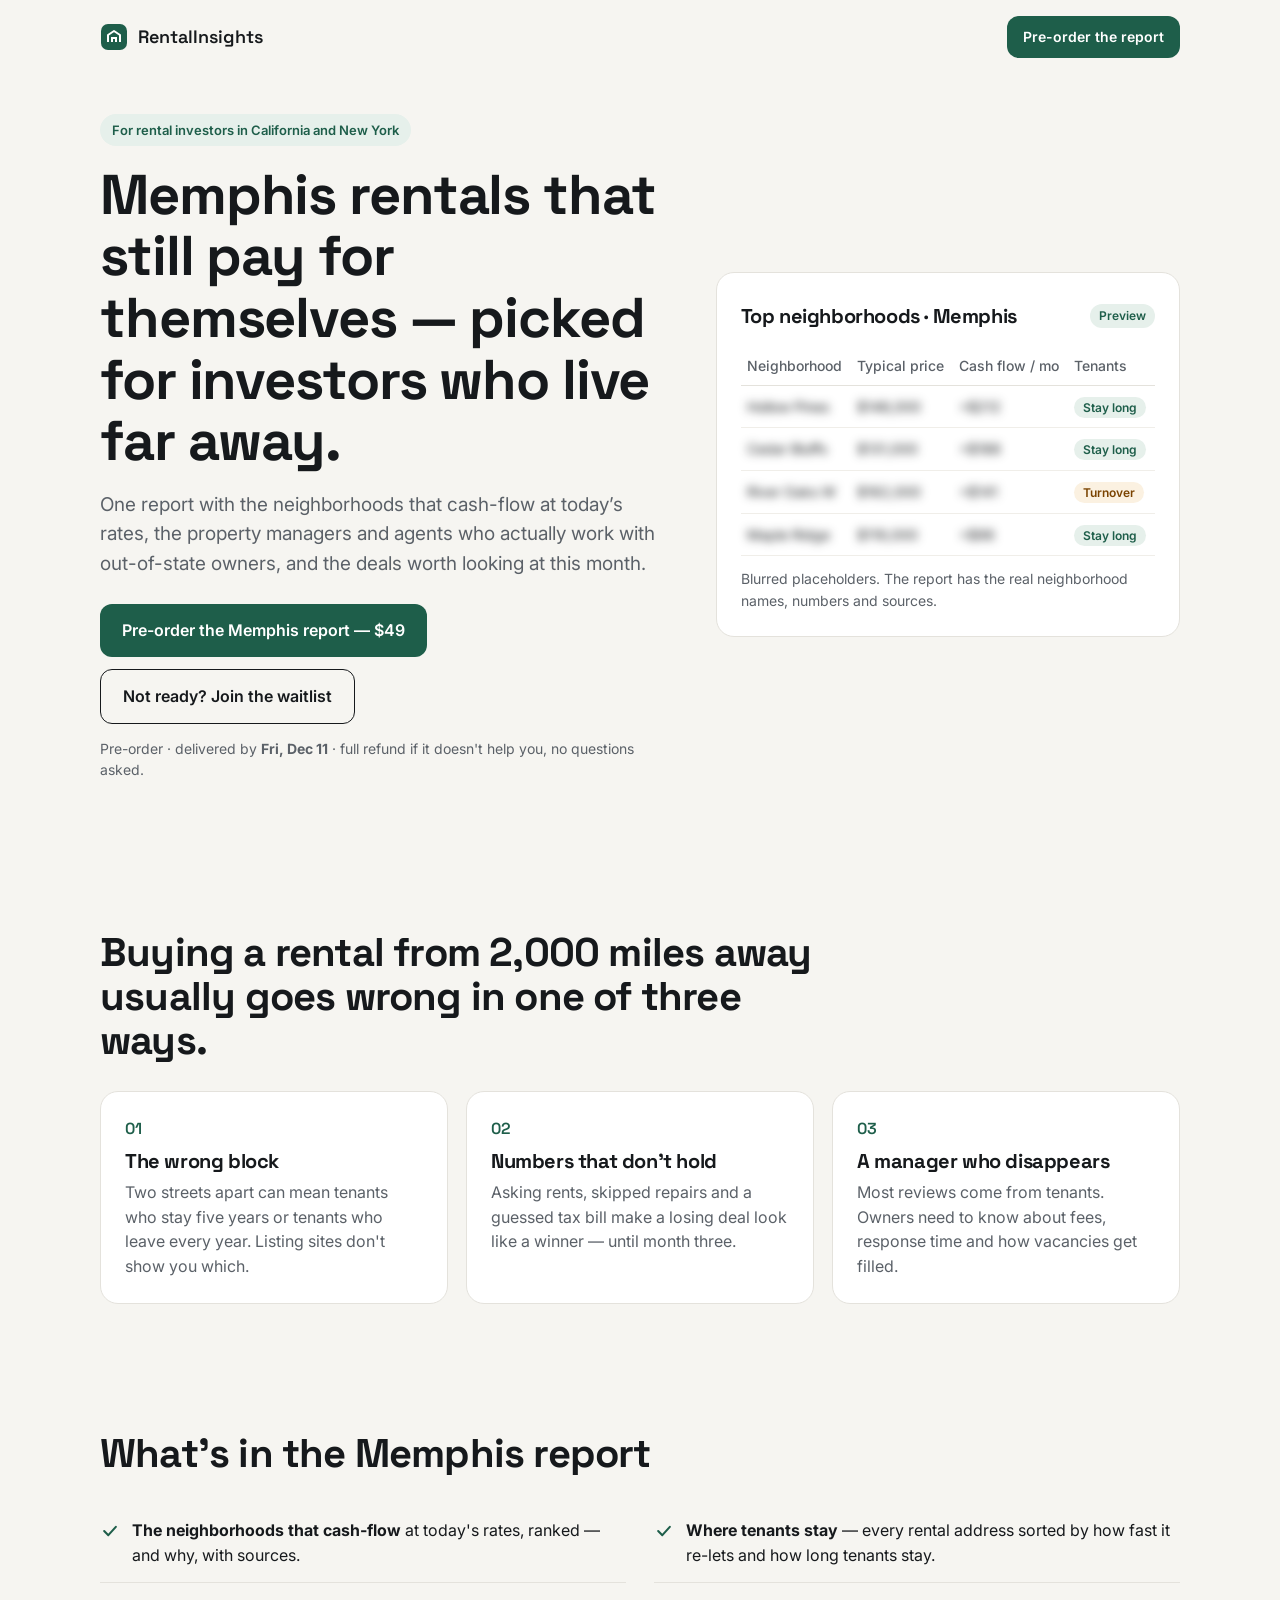
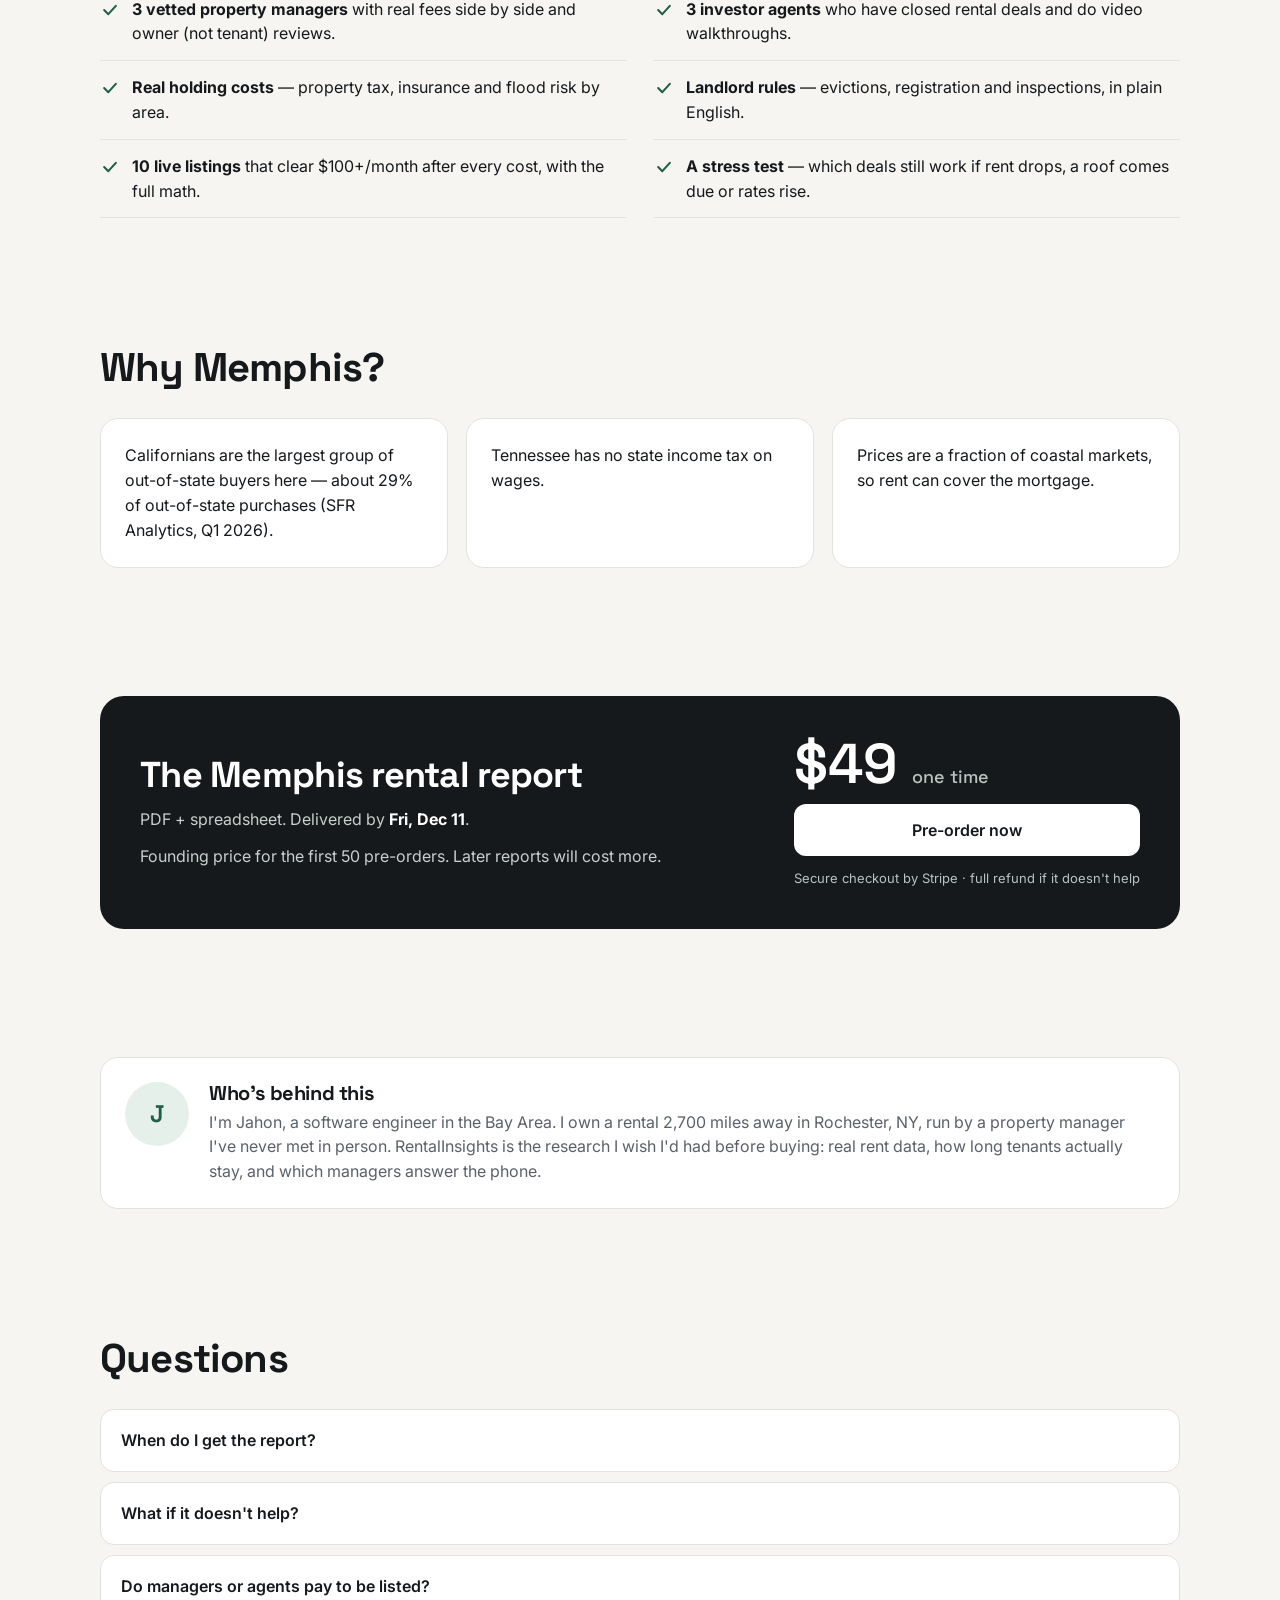
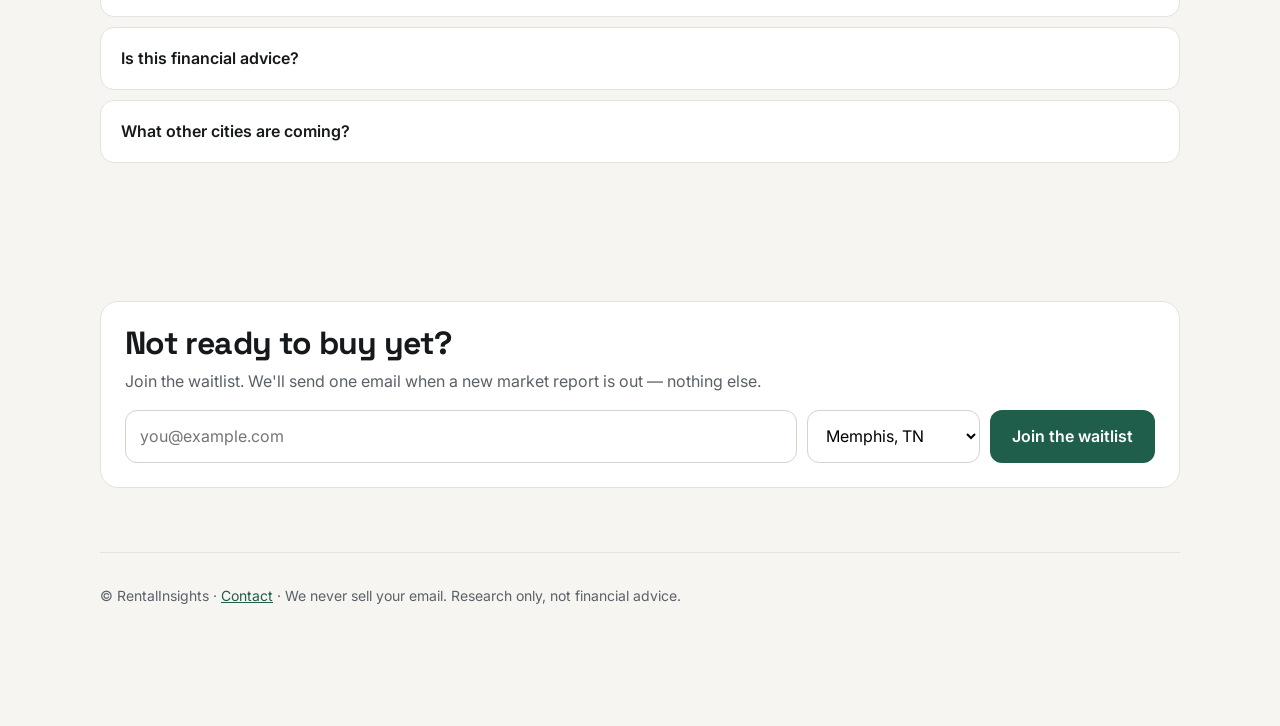
==== reports/index.html @ 6f12af83 "Add paid-report pre-order landing page at /reports/ Ad-test landing page for the Memphis and Clevela" ====
<!doctype html>
<html lang="en">
<head>
<meta charset="utf-8">
<meta name="viewport" content="width=device-width, initial-scale=1">
<title>Out-of-state rental market report — RentalInsights</title>
<meta name="description" content="A buyer's report for out-of-state rental investors: the neighborhoods that cash-flow, vetted property managers and agents, landlord rules and live deals.">
<link rel="preconnect" href="https://fonts.googleapis.com">
<link rel="preconnect" href="https://fonts.gstatic.com" crossorigin>
<link href="https://fonts.googleapis.com/css2?family=Inter:wght@400;500;600&family=Space+Grotesk:wght@500;600&display=swap" rel="stylesheet">
<!--
  ============================================================================
  RentalInsights — paid-report landing page (ad test)
  ----------------------------------------------------------------------------
  One file, no build step. Drop it into the landing site (e.g. /reports/) and
  edit CONFIG below. What it does:
    • Two market variants:   ?m=memphis  or  ?m=cleveland   (or a path containing the name)
    • Two price arms (A/B):  visitors are split 50/50 between $49 and $149 and
                             stay in their arm on return visits. Force one with ?p=49 or ?p=149.
    • Pay button → your Stripe Payment Link for that market + price, with
      client_reference_id = market_price_campaign so every payment is attributable.
    • Waitlist form → POSTs JSON to CONFIG.waitlistEndpoint.
    • After payment, set the Payment Link's success URL to
        https://rentalinsights.ai/reports/?paid=1&m={market}&p={price}
      to show the thank-you screen (and fire the Purchase event).
    • Meta Pixel + GA4 load only when their IDs are filled in.
  ============================================================================
-->
<script>
window.CONFIG = {
  metaPixelId: '',            // e.g. '123456789012345'
  ga4Id: '',                  // e.g. 'G-XXXXXXX'
  // Backend: report-preorders branch of the RentalInsights app (apps/reports/views_landing.py)
  eventEndpoint: 'https://app.rentalinsights.ai/api/landing/event/',       // every funnel event (sendBeacon)
  waitlistEndpoint: 'https://app.rentalinsights.ai/api/landing/waitlist/', // POST {email, interest, market, arm, utm...}
  surveyEndpoint: 'https://app.rentalinsights.ai/api/landing/survey/',     // POST the post-purchase answers
  contactEmail: 'hello@rentalinsights.ai',
  deliveryBusinessDays: 5,
  foundingLimit: 50,          // shown as "founding price for the first N pre-orders" — set to 0 to hide
  prices: [49, 149],          // the two A/B arms
  // Stripe Payment Links, one per market and price arm
  paymentLinks: {
    memphis:   { 49: '', 149: '' },
    cleveland: { 49: '', 149: '' }
  },
  // Numbers you pull for each market. Leave null to hide that stat.
  markets: {
    memphis: {
      name: 'Memphis', state: 'TN', full: 'Memphis, TN',
      headline: 'Memphis rentals that still pay for themselves — picked for investors who live far away.',
      sub: 'One report with the neighborhoods that cash-flow at today’s rates, the property managers and agents who actually work with out-of-state owners, and the deals worth looking at this month.',
      why: [
        'Californians are the largest group of out-of-state buyers here — about 29% of out-of-state purchases (SFR Analytics, Q1 2026).',
        'Tennessee has no state income tax on wages.',
        'Prices are a fraction of coastal markets, so rent can cover the mortgage.'
      ],
      stats: { medianPrice: null, medianRent: null, neighborhoods: null, managersScreened: null }
    },
    cleveland: {
      name: 'Cleveland', state: 'OH', full: 'Cleveland, OH',
      headline: 'Cleveland rentals that still cash-flow — vetted for owners who live out of state.',
      sub: 'One report with the neighborhoods where the numbers work at today’s rates, the property managers and agents who work with remote owners, and the deals worth looking at this month.',
      why: [
        'About 21% of out-of-state purchases in Cleveland come from California buyers (SFR Analytics, Q1 2026).',
        'Home prices are far below coastal markets, so rent can cover the mortgage.',
        'Neighborhoods change block by block — the report shows which blocks keep tenants.'
      ],
      stats: { medianPrice: null, medianRent: null, neighborhoods: null, managersScreened: null }
    }
  }
};
</script>
<style>
  :root {
    --bg: #F6F5F1; --surface: #FFFFFF; --ink: #16191C; --muted: #5B6168; --line: #E4E2DC;
    --accent: #1E5E4A; --accent-ink: #FFFFFF; --accent-soft: #E6F0EB; --warm: #FBF1E1; --warm-ink: #7A4300;
    --radius: 18px;
  }
  * { box-sizing: border-box; }
  html { -webkit-text-size-adjust: 100%; }
  body { margin: 0; background: var(--bg); color: var(--ink); font-family: Inter, system-ui, -apple-system, sans-serif; font-size: 16px; line-height: 1.55; }
  a { color: var(--accent); }
  h1, h2, h3 { font-family: 'Space Grotesk', Inter, sans-serif; letter-spacing: -0.02em; line-height: 1.1; margin: 0; }
  .wrap { max-width: 1120px; margin: 0 auto; padding: 0 20px; }
  .top { display: flex; align-items: center; justify-content: space-between; gap: 12px; padding: 16px 0; }
  .brand { display: flex; align-items: center; gap: 10px; font-family: 'Space Grotesk', sans-serif; font-weight: 600; font-size: 18px; color: var(--ink); text-decoration: none; }
  .btn { display: inline-flex; align-items: center; justify-content: center; gap: 8px; min-height: 48px; padding: 14px 22px; border-radius: 12px; border: 0; font: inherit; font-weight: 600; font-size: 16px; cursor: pointer; text-decoration: none; }
  .btn-primary { background: var(--accent); color: var(--accent-ink); }
  .btn-primary:hover { background: #174C3C; }
  .btn-ghost { background: transparent; color: var(--ink); border: 1px solid var(--ink); }
  .btn-small { min-height: 40px; padding: 10px 16px; font-size: 14px; }
  .eyebrow { display: inline-block; font-size: 13px; font-weight: 600; color: var(--accent); background: var(--accent-soft); padding: 6px 12px; border-radius: 999px; }
  .hero { display: grid; grid-template-columns: 1.1fr 0.9fr; gap: 48px; align-items: center; padding: 40px 0 72px; }
  .hero h1 { font-size: clamp(34px, 5vw, 56px); margin: 18px 0; }
  .hero p.sub { font-size: 19px; color: var(--muted); margin: 0 0 26px; max-width: 560px; }
  .cta-row { display: flex; flex-wrap: wrap; gap: 12px; align-items: center; }
  .fine { font-size: 14px; color: var(--muted); margin-top: 14px; }
  .card { background: var(--surface); border: 1px solid var(--line); border-radius: var(--radius); padding: 24px; }
  .preview h3 { font-size: 18px; }
  .preview table { width: 100%; border-collapse: collapse; font-size: 14px; margin-top: 12px; }
  .preview th { text-align: left; color: var(--muted); font-weight: 500; padding: 8px 6px; border-bottom: 1px solid var(--line); }
  .preview td { padding: 10px 6px; border-bottom: 1px solid #F0EEE9; }
  .blur { filter: blur(5px); user-select: none; }
  .tag { font-size: 12px; font-weight: 600; padding: 3px 9px; border-radius: 999px; background: var(--accent-soft); color: var(--accent); }
  .stats { display: grid; grid-template-columns: repeat(auto-fit, minmax(180px, 1fr)); gap: 16px; padding: 24px 0; border-top: 1px solid var(--line); border-bottom: 1px solid var(--line); }
  .stat b { display: block; font-family: 'Space Grotesk', sans-serif; font-size: 26px; }
  .stat span { font-size: 14px; color: var(--muted); }
  section { padding: 64px 0; }
  section > h2 { font-size: clamp(28px, 3.6vw, 40px); max-width: 720px; margin-bottom: 28px; }
  .grid3 { display: grid; grid-template-columns: repeat(3, minmax(0, 1fr)); gap: 18px; }
  .grid2 { display: grid; grid-template-columns: repeat(2, minmax(0, 1fr)); gap: 18px; }
  .num { font-family: 'Space Grotesk', sans-serif; font-weight: 600; color: var(--accent); }
  .card h3 { font-size: 20px; margin: 8px 0; }
  .card p { margin: 0; color: var(--muted); }
  ul.checks { list-style: none; margin: 0; padding: 0; display: grid; grid-template-columns: repeat(2, minmax(0, 1fr)); gap: 0 28px; }
  ul.checks li { display: flex; gap: 12px; padding: 14px 0; border-bottom: 1px solid var(--line); }
  ul.checks svg { flex: none; margin-top: 3px; }
  .dark { background: var(--ink); color: #fff; border-radius: 24px; padding: 40px; }
  .dark p, .dark li { color: #C9CFCC; }
  .price-card { display: grid; grid-template-columns: 1fr auto; gap: 24px; align-items: center; }
  .price { font-family: 'Space Grotesk', sans-serif; font-size: 56px; font-weight: 600; line-height: 1; }
  .price small { font-size: 18px; color: #B9C2BE; font-weight: 500; }
  details { background: var(--surface); border: 1px solid var(--line); border-radius: 14px; padding: 0 20px; margin-bottom: 10px; }
  summary { cursor: pointer; font-weight: 600; padding: 18px 0; list-style: none; }
  summary::-webkit-details-marker { display: none; }
  details p { margin: 0 0 18px; color: var(--muted); }
  form.inline { display: flex; flex-wrap: wrap; gap: 10px; margin-top: 16px; }
  input[type=email], input[type=text], select, textarea { font: inherit; font-size: 16px; padding: 13px 14px; border-radius: 12px; border: 1px solid #D6D3CB; background: #fff; min-height: 48px; }
  form.inline input[type=email] { flex: 1 1 240px; }
  label.lbl { display: block; font-size: 14px; font-weight: 500; margin-bottom: 6px; }
  .msg { margin-top: 10px; font-size: 14px; }
  .msg.ok { color: var(--accent); } .msg.err { color: #A3341F; }
  footer { padding: 32px 0 120px; color: var(--muted); font-size: 14px; border-top: 1px solid var(--line); }
  .sticky { position: fixed; left: 0; right: 0; bottom: 0; padding: 12px 16px calc(12px + env(safe-area-inset-bottom)); background: rgba(255,255,255,0.96); border-top: 1px solid var(--line); display: none; align-items: center; justify-content: space-between; gap: 12px; z-index: 10; }
  .sticky .btn { flex: 1; }
  .sticky .p { font-family: 'Space Grotesk', sans-serif; font-weight: 600; font-size: 20px; }
  .founder { display: flex; gap: 20px; align-items: flex-start; }
  .avatar { width: 64px; height: 64px; border-radius: 999px; background: var(--accent-soft); color: var(--accent); display: flex; align-items: center; justify-content: center; font-family: 'Space Grotesk', sans-serif; font-weight: 600; font-size: 24px; flex: none; }
  .hidden { display: none !important; }
  @media (max-width: 860px) {
    .hero, .grid3, .grid2, .price-card { grid-template-columns: 1fr; }
    ul.checks { grid-template-columns: 1fr; }
    .hero { padding: 16px 0 48px; gap: 28px; }
    section { padding: 44px 0; }
    .dark { padding: 28px 22px; }
    .sticky { display: flex; }
    .top .btn { display: none; }
  }
</style>
</head>
<body>
<div class="wrap">
  <header class="top">
    <a class="brand" href="/">
      <svg width="28" height="28" viewBox="0 0 28 28" aria-hidden="true"><rect x="1" y="1" width="26" height="26" rx="7" fill="#1E5E4A"/><path d="M8 19V12l6-4 6 4v7" fill="none" stroke="#fff" stroke-width="2" stroke-linejoin="round"/><path d="M12 19v-4h4v4" fill="none" stroke="#fff" stroke-width="2"/></svg>
      RentalInsights
    </a>
    <button class="btn btn-primary btn-small" data-buy>Pre-order the report</button>
  </header>
</div>

<!-- ===================== SALES PAGE ===================== -->
<main id="sales">
  <div class="wrap">
    <div class="hero">
      <div>
        <span class="eyebrow">For rental investors in California and New York</span>
        <h1 id="headline">Rentals that still pay for themselves — picked for investors who live far away.</h1>
        <p class="sub" id="sub"></p>
        <div class="cta-row">
          <button class="btn btn-primary" data-buy><span>Pre-order the <span data-city>Memphis</span> report — $<span data-price>49</span></span></button>
          <a class="btn btn-ghost" href="#waitlist" data-track="waitlist_click">Not ready? Join the waitlist</a>
        </div>
        <p class="fine">Pre-order · delivered by <b data-delivery></b> · full refund if it doesn't help you, no questions asked.</p>
      </div>
      <div class="card preview" aria-label="Report preview">
        <div style="display:flex;justify-content:space-between;align-items:center;gap:12px">
          <h3>Top neighborhoods · <span data-city>Memphis</span></h3>
          <span class="tag">Preview</span>
        </div>
        <table>
          <thead><tr><th>Neighborhood</th><th>Typical price</th><th>Cash flow / mo</th><th>Tenants</th></tr></thead>
          <tbody>
            <tr><td class="blur">Hollow Pines</td><td class="blur">$148,000</td><td class="blur">+$212</td><td><span class="tag">Stay long</span></td></tr>
            <tr><td class="blur">Cedar Bluffs</td><td class="blur">$131,000</td><td class="blur">+$188</td><td><span class="tag">Stay long</span></td></tr>
            <tr><td class="blur">River Oaks W</td><td class="blur">$162,000</td><td class="blur">+$141</td><td><span class="tag" style="background:#FBF1E1;color:#7A4300">Turnover</span></td></tr>
            <tr><td class="blur">Maple Ridge</td><td class="blur">$119,000</td><td class="blur">+$96</td><td><span class="tag">Stay long</span></td></tr>
          </tbody>
        </table>
        <p class="fine" style="margin-top:12px">Blurred placeholders. The report has the real neighborhood names, numbers and sources.</p>
      </div>
    </div>

    <div class="stats" id="stats"></div>

    <section>
      <h2>Buying a rental from 2,000 miles away usually goes wrong in one of three ways.</h2>
      <div class="grid3">
        <div class="card"><span class="num">01</span><h3>The wrong block</h3><p>Two streets apart can mean tenants who stay five years or tenants who leave every year. Listing sites don't show you which.</p></div>
        <div class="card"><span class="num">02</span><h3>Numbers that don't hold</h3><p>Asking rents, skipped repairs and a guessed tax bill make a losing deal look like a winner — until month three.</p></div>
        <div class="card"><span class="num">03</span><h3>A manager who disappears</h3><p>Most reviews come from tenants. Owners need to know about fees, response time and how vacancies get filled.</p></div>
      </div>
    </section>

    <section>
      <h2>What's in the <span data-city>Memphis</span> report</h2>
      <ul class="checks">
        <li><svg width="20" height="20" viewBox="0 0 24 24" fill="none" stroke="#1E5E4A" stroke-width="2.5" stroke-linecap="round" stroke-linejoin="round" aria-hidden="true"><path d="M5 12l5 5 9-10"/></svg><span><b>The neighborhoods that cash-flow</b> at today's rates, ranked — and why, with sources.</span></li>
        <li><svg width="20" height="20" viewBox="0 0 24 24" fill="none" stroke="#1E5E4A" stroke-width="2.5" stroke-linecap="round" stroke-linejoin="round" aria-hidden="true"><path d="M5 12l5 5 9-10"/></svg><span><b>Where tenants stay</b> — every rental address sorted by how fast it re-lets and how long tenants stay.</span></li>
        <li><svg width="20" height="20" viewBox="0 0 24 24" fill="none" stroke="#1E5E4A" stroke-width="2.5" stroke-linecap="round" stroke-linejoin="round" aria-hidden="true"><path d="M5 12l5 5 9-10"/></svg><span><b>3 vetted property managers</b> with real fees side by side and owner (not tenant) reviews.</span></li>
        <li><svg width="20" height="20" viewBox="0 0 24 24" fill="none" stroke="#1E5E4A" stroke-width="2.5" stroke-linecap="round" stroke-linejoin="round" aria-hidden="true"><path d="M5 12l5 5 9-10"/></svg><span><b>3 investor agents</b> who have closed rental deals and do video walkthroughs.</span></li>
        <li><svg width="20" height="20" viewBox="0 0 24 24" fill="none" stroke="#1E5E4A" stroke-width="2.5" stroke-linecap="round" stroke-linejoin="round" aria-hidden="true"><path d="M5 12l5 5 9-10"/></svg><span><b>Real holding costs</b> — property tax, insurance and flood risk by area.</span></li>
        <li><svg width="20" height="20" viewBox="0 0 24 24" fill="none" stroke="#1E5E4A" stroke-width="2.5" stroke-linecap="round" stroke-linejoin="round" aria-hidden="true"><path d="M5 12l5 5 9-10"/></svg><span><b>Landlord rules</b> — evictions, registration and inspections, in plain English.</span></li>
        <li><svg width="20" height="20" viewBox="0 0 24 24" fill="none" stroke="#1E5E4A" stroke-width="2.5" stroke-linecap="round" stroke-linejoin="round" aria-hidden="true"><path d="M5 12l5 5 9-10"/></svg><span><b>10 live listings</b> that clear $100+/month after every cost, with the full math.</span></li>
        <li><svg width="20" height="20" viewBox="0 0 24 24" fill="none" stroke="#1E5E4A" stroke-width="2.5" stroke-linecap="round" stroke-linejoin="round" aria-hidden="true"><path d="M5 12l5 5 9-10"/></svg><span><b>A stress test</b> — which deals still work if rent drops, a roof comes due or rates rise.</span></li>
      </ul>
    </section>

    <section>
      <h2>Why <span data-city>Memphis</span>?</h2>
      <div class="grid3" id="why"></div>
    </section>

    <section id="buy">
      <div class="dark price-card">
        <div>
          <h2 style="font-size:clamp(26px,3.4vw,36px);margin-bottom:12px">The <span data-city>Memphis</span> rental report</h2>
          <p style="margin:0 0 12px">PDF + spreadsheet. Delivered by <b data-delivery style="color:#fff"></b>.</p>
          <p style="margin:0" id="founding"></p>
        </div>
        <div style="display:flex;flex-direction:column;gap:12px;align-items:stretch;min-width:240px">
          <div class="price">$<span data-price>49</span> <small>one time</small></div>
          <button class="btn" style="background:#fff;color:var(--ink)" data-buy>Pre-order now</button>
          <span style="font-size:13px;color:#B9C2BE">Secure checkout by Stripe · full refund if it doesn't help</span>
        </div>
      </div>
    </section>

    <section>
      <div class="card founder">
        <div class="avatar" aria-hidden="true">J</div>
        <div>
          <h3 style="font-size:20px;margin:0 0 6px">Who's behind this</h3>
          <p style="margin:0;color:var(--muted)">I'm Jahon, a software engineer in the Bay Area. I own a rental 2,700 miles away in Rochester, NY, run by a property manager I've never met in person. RentalInsights is the research I wish I'd had before buying: real rent data, how long tenants actually stay, and which managers answer the phone.</p>
        </div>
      </div>
    </section>

    <section>
      <h2>Questions</h2>
      <details><summary>When do I get the report?</summary><p>This is a pre-order. Your report is delivered by email by <b data-delivery></b>. If we miss that date, you get a full refund automatically.</p></details>
      <details><summary>What if it doesn't help?</summary><p>Reply to the delivery email within 30 days and we'll refund you in full. No questions.</p></details>
      <details><summary>Do managers or agents pay to be listed?</summary><p>No. Nobody can pay to appear or to raise their ranking. If we ever earn a referral fee from a partner, we'll say so next to their name.</p></details>
      <details><summary>Is this financial advice?</summary><p>No. It's research and data to help you decide. Always confirm with your own inspector, attorney and lender before you buy.</p></details>
      <details><summary>What other cities are coming?</summary><p>Rochester, NY is next, then the markets our waitlist asks for most. Tell us yours below.</p></details>
    </section>

    <section id="waitlist">
      <div class="card">
        <h2 style="font-size:clamp(24px,3vw,32px);margin-bottom:8px">Not ready to buy yet?</h2>
        <p style="margin:0">Join the waitlist. We'll send one email when a new market report is out — nothing else.</p>
        <form class="inline" id="waitlist-form" novalidate>
          <label class="hidden" for="wl-email">Email</label>
          <input id="wl-email" type="email" name="email" autocomplete="email" placeholder="you@example.com" required>
          <label class="hidden" for="wl-market">Market you're interested in</label>
          <select id="wl-market" name="interest">
            <option value="memphis">Memphis, TN</option>
            <option value="cleveland">Cleveland, OH</option>
            <option value="rochester">Rochester, NY</option>
            <option value="other">Somewhere else</option>
          </select>
          <button class="btn btn-primary" type="submit">Join the waitlist</button>
        </form>
        <p class="msg" id="wl-msg" role="status" aria-live="polite"></p>
      </div>
    </section>
  </div>
</main>

<!-- ===================== THANK-YOU (after Stripe) ===================== -->
<main id="thanks" class="hidden">
  <div class="wrap" style="max-width:720px;padding-top:40px;padding-bottom:80px">
    <span class="eyebrow">Pre-order confirmed</span>
    <h1 style="font-size:clamp(32px,5vw,48px);margin:18px 0 12px">Thank you — your <span data-city>Memphis</span> report is on its way.</h1>
    <p style="font-size:18px;color:var(--muted);margin:0 0 28px">It arrives by email by <b data-delivery></b>. Three quick questions so we can tailor it to you:</p>
    <form class="card" id="survey-form" style="display:flex;flex-direction:column;gap:18px">
      <div><label class="lbl" for="s-budget">How much cash could you put into a rental?</label>
        <select id="s-budget" name="budget" style="width:100%"><option value="">Choose one</option><option>Under $35k</option><option>$35k–$70k</option><option>$70k–$150k</option><option>More than $150k</option></select></div>
      <div><label class="lbl" for="s-when">When are you hoping to buy?</label>
        <select id="s-when" name="timeline" style="width:100%"><option value="">Choose one</option><option>In the next 3 months</option><option>3–12 months</option><option>Just researching</option></select></div>
      <div><label class="lbl" for="s-own">How many rentals do you own today?</label>
        <select id="s-own" name="owned" style="width:100%"><option value="">Choose one</option><option>None yet</option><option>1–2</option><option>3–10</option><option>More than 10</option></select></div>
      <div><label class="lbl" for="s-note">Anything specific you want the report to answer? (optional)</label>
        <textarea id="s-note" name="note" rows="3" style="width:100%"></textarea></div>
      <label style="display:flex;gap:10px;align-items:flex-start;font-size:15px"><input type="checkbox" name="call_ok" style="width:18px;height:18px;margin-top:3px"> I'm open to a 15-minute call about what I'm looking for.</label>
      <button class="btn btn-primary" type="submit">Send</button>
      <p class="msg" id="s-msg" role="status" aria-live="polite"></p>
    </form>
  </div>
</main>

<div class="wrap">
  <footer>
    © RentalInsights · <a href="#" id="contact-link">Contact</a> · We never sell your email. Research only, not financial advice.
  </footer>
</div>

<div class="sticky" id="sticky">
  <span class="p">$<span data-price>49</span></span>
  <button class="btn btn-primary" data-buy><span>Pre-order the <span data-city>Memphis</span> report</span></button>
</div>

<script>
(function () {
  var C = window.CONFIG;
  var q = new URLSearchParams(location.search);

  // ---------- storage helpers (never fail) ----------
  function get(k) { try { return localStorage.getItem(k); } catch (e) { return null; } }
  function set(k, v) { try { localStorage.setItem(k, v); } catch (e) {} }

  // ---------- variant: market ----------
  var market = (q.get('m') || '').toLowerCase();
  if (!C.markets[market]) {
    var path = location.pathname.toLowerCase();
    market = Object.keys(C.markets).filter(function (k) { return path.indexOf(k) !== -1; })[0] || 'memphis';
  }
  var M = C.markets[market];

  // ---------- variant: price arm (sticky per visitor) ----------
  var forced = parseInt(q.get('p'), 10);
  var price = C.prices.indexOf(forced) !== -1 ? forced : parseInt(get('ri_price_arm'), 10);
  if (C.prices.indexOf(price) === -1) price = C.prices[Math.random() < 0.5 ? 0 : 1];
  set('ri_price_arm', String(price));

  // ---------- attribution ----------
  var utmKeys = ['utm_source', 'utm_medium', 'utm_campaign', 'utm_content', 'utm_term'];
  var utm = {};
  utmKeys.forEach(function (k) { var v = q.get(k) || get('ri_' + k); if (v) { utm[k] = v; set('ri_' + k, v); } });
  var visitor = get('ri_vid') || ('v' + Math.random().toString(36).slice(2, 10));
  set('ri_vid', visitor);

  // ---------- tracking ----------
  if (C.metaPixelId) {
    !function(f,b,e,v,n,t,s){if(f.fbq)return;n=f.fbq=function(){n.callMethod?n.callMethod.apply(n,arguments):n.queue.push(arguments)};if(!f._fbq)f._fbq=n;n.push=n;n.loaded=!0;n.version='2.0';n.queue=[];t=b.createElement(e);t.async=!0;t.src=v;s=b.getElementsByTagName(e)[0];s.parentNode.insertBefore(t,s)}(window,document,'script','https://connect.facebook.net/en_US/fbevents.js');
    fbq('init', C.metaPixelId); fbq('track', 'PageView');
  }
  if (C.ga4Id) {
    var g = document.createElement('script'); g.async = true; g.src = 'https://www.googletagmanager.com/gtag/js?id=' + encodeURIComponent(C.ga4Id); document.head.appendChild(g);
    window.dataLayer = window.dataLayer || []; window.gtag = function () { dataLayer.push(arguments); };
    gtag('js', new Date()); gtag('config', C.ga4Id);
  }
  var META = { view: 'ViewContent', lead: 'Lead', checkout: 'InitiateCheckout', purchase: 'Purchase' };
  var GA = { view: 'view_item', lead: 'generate_lead', checkout: 'begin_checkout', purchase: 'purchase' };
  function track(name, extra) {
    var p = Object.assign({ market: market, price_arm: price, value: price, currency: 'USD', visitor: visitor }, utm, extra || {});
    try { if (window.fbq && META[name]) fbq('track', META[name], { value: p.value, currency: 'USD', content_name: market + '_report', content_category: 'price_' + price }); } catch (e) {}
    try { if (window.gtag) gtag('event', GA[name] || name, p); } catch (e) {}
    try { if (C.eventEndpoint && navigator.sendBeacon) navigator.sendBeacon(C.eventEndpoint, new Blob([JSON.stringify(Object.assign({ event: name, ts: Date.now(), path: location.pathname }, p))], { type: 'text/plain;charset=UTF-8' })); } catch (e) {}
  }

  // ---------- fill content ----------
  function each(sel, fn) { Array.prototype.forEach.call(document.querySelectorAll(sel), fn); }
  function addBusinessDays(d, n) { var x = new Date(d); while (n > 0) { x.setDate(x.getDate() + 1); var w = x.getDay(); if (w !== 0 && w !== 6) n--; } return x; }
  var delivery = addBusinessDays(new Date(), C.deliveryBusinessDays).toLocaleDateString('en-US', { weekday: 'short', month: 'short', day: 'numeric' });
  each('[data-city]', function (el) { el.textContent = M.name; });
  each('[data-price]', function (el) { el.textContent = String(price); });
  each('[data-delivery]', function (el) { el.textContent = delivery; });
  document.getElementById('headline').textContent = M.headline;
  document.getElementById('sub').textContent = M.sub;
  document.title = M.full + ' rental market report for out-of-state investors — RentalInsights';
  document.getElementById('wl-market').value = market;
  var contact = document.getElementById('contact-link'); contact.href = 'mailto:' + C.contactEmail;
  var founding = document.getElementById('founding');
  if (C.foundingLimit) founding.textContent = 'Founding price for the first ' + C.foundingLimit + ' pre-orders. Later reports will cost more.'; else founding.remove();

  var why = document.getElementById('why');
  M.why.forEach(function (t) { var d = document.createElement('div'); d.className = 'card'; var p = document.createElement('p'); p.style.color = 'var(--ink)'; p.textContent = t; d.appendChild(p); why.appendChild(d); });

  var S = M.stats, statsEl = document.getElementById('stats'), statDefs = [
    ['medianPrice', 'Typical rental-home price', function (v) { return '$' + Number(v).toLocaleString('en-US'); }],
    ['medianRent', 'Typical monthly rent', function (v) { return '$' + Number(v).toLocaleString('en-US'); }],
    ['neighborhoods', 'Neighborhoods analyzed', String],
    ['managersScreened', 'Property managers screened', String]
  ], shown = 0;
  statDefs.forEach(function (d) {
    if (S[d[0]] == null) return; shown++;
    var div = document.createElement('div'); div.className = 'stat';
    var b = document.createElement('b'); b.textContent = d[2](S[d[0]]);
    var s = document.createElement('span'); s.textContent = d[1];
    div.appendChild(b); div.appendChild(s); statsEl.appendChild(div);
  });
  if (!shown) statsEl.remove();

  // ---------- buy ----------
  // No underscores: the backend splits client_reference_id on "_" (market_price_campaign_content_visitor).
  function sanitize(s) { return String(s).replace(/[^A-Za-z0-9-]/g, '').slice(0, 60); }
  each('[data-buy]', function (btn) {
    btn.addEventListener('click', function () {
      track('checkout');
      var link = (C.paymentLinks[market] || {})[price];
      if (!link) { alertBox('Checkout isn’t connected yet — add the Stripe Payment Link for ' + market + ' at $' + price + ' in CONFIG.'); return; }
      var ref = [market, price, sanitize(utm.utm_campaign || 'direct'), sanitize(utm.utm_content || 'none'), visitor].join('_').slice(0, 200);
      var url = link + (link.indexOf('?') === -1 ? '?' : '&') + 'client_reference_id=' + encodeURIComponent(ref);
      location.href = url;
    });
  });
  function alertBox(text) {
    var m = document.getElementById('wl-msg');
    m.className = 'msg err'; m.textContent = text;
    document.getElementById('waitlist').scrollIntoView({ behavior: 'smooth' });
  }
  each('[data-track]', function (a) { a.addEventListener('click', function () { track(a.getAttribute('data-track')); }); });

  // ---------- forms ----------
  function post(url, body) {
    return fetch(url, { method: 'POST', headers: { 'Content-Type': 'application/json', 'Accept': 'application/json' }, body: JSON.stringify(body) })
      .then(function (r) { if (!r.ok) throw new Error('HTTP ' + r.status); });
  }
  document.getElementById('waitlist-form').addEventListener('submit', function (e) {
    e.preventDefault();
    var email = document.getElementById('wl-email').value.trim();
    var msg = document.getElementById('wl-msg');
    if (!/^[^\s@]+@[^\s@]+\.[^\s@]+$/.test(email)) { msg.className = 'msg err'; msg.textContent = 'Please enter a valid email.'; return; }
    var body = Object.assign({ email: email, interest: document.getElementById('wl-market').value, market: market, price_arm: price, visitor: visitor }, utm);
    if (!C.waitlistEndpoint) { msg.className = 'msg err'; msg.textContent = 'Waitlist isn’t connected yet — set waitlistEndpoint in CONFIG.'; return; }
    post(C.waitlistEndpoint, body).then(function () {
      track('lead', { value: 0 });
      msg.className = 'msg ok'; msg.textContent = 'You’re on the list. One email when the next report is out.';
      e.target.reset();
    }).catch(function () { msg.className = 'msg err'; msg.textContent = 'Something went wrong. Please try again or email ' + C.contactEmail + '.'; });
  });

  // ---------- thank-you mode ----------
  if (q.get('paid') === '1') {
    document.getElementById('sales').classList.add('hidden');
    document.getElementById('sticky').classList.add('hidden');
    document.getElementById('thanks').classList.remove('hidden');
    if (!get('ri_purchased_' + market)) { track('purchase'); set('ri_purchased_' + market, '1'); }
    document.getElementById('survey-form').addEventListener('submit', function (e) {
      e.preventDefault();
      var f = e.target, msg = document.getElementById('s-msg');
      var body = Object.assign({ market: market, price_arm: price, visitor: visitor, budget: f.budget.value, timeline: f.timeline.value, owned: f.owned.value, note: f.note.value, call_ok: f.call_ok.checked }, utm);
      if (!C.surveyEndpoint) { msg.className = 'msg err'; msg.textContent = 'Survey isn’t connected yet — set surveyEndpoint in CONFIG.'; return; }
      post(C.surveyEndpoint, body).then(function () { msg.className = 'msg ok'; msg.textContent = 'Thanks — this helps us make your report sharper.'; f.querySelector('button').disabled = true; })
        .catch(function () { msg.className = 'msg err'; msg.textContent = 'Couldn’t send. Please reply to your receipt email instead.'; });
    });
  } else {
    track('view');
  }
})();
</script>
</body>
</html>
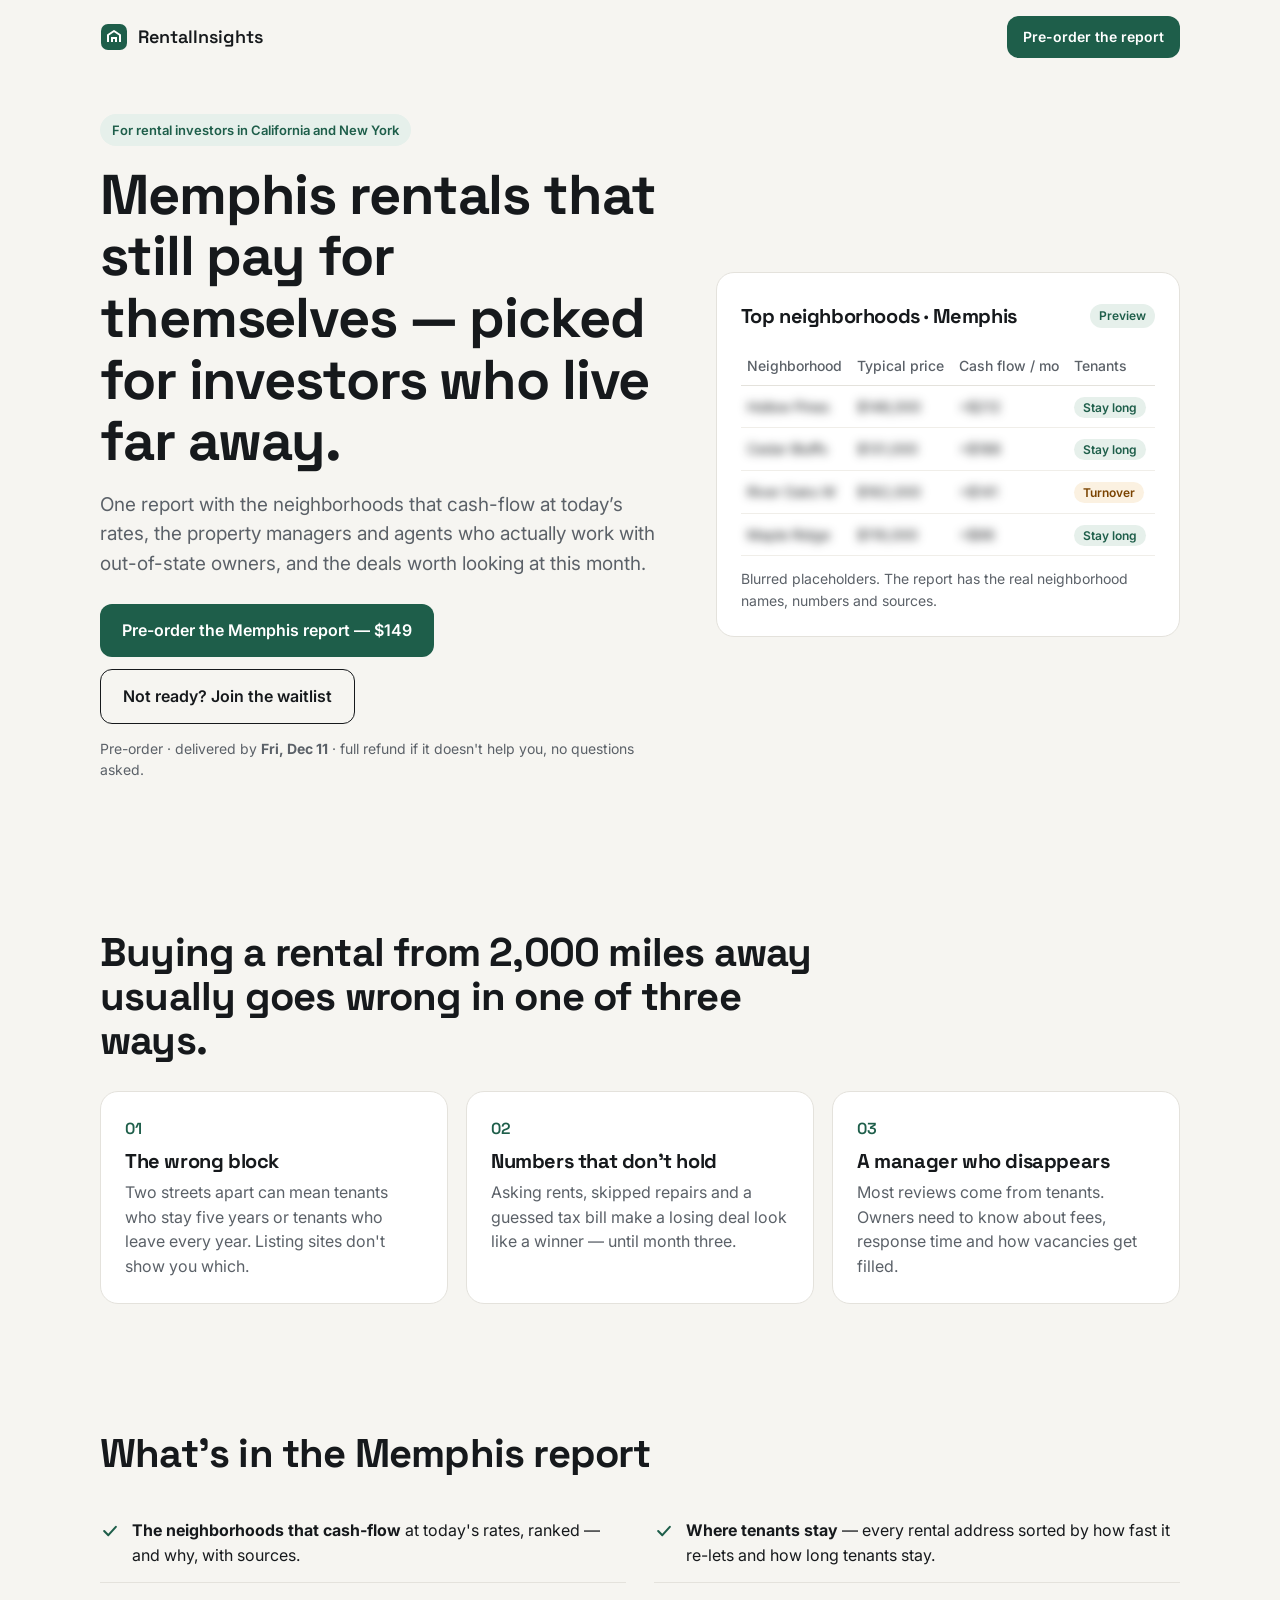
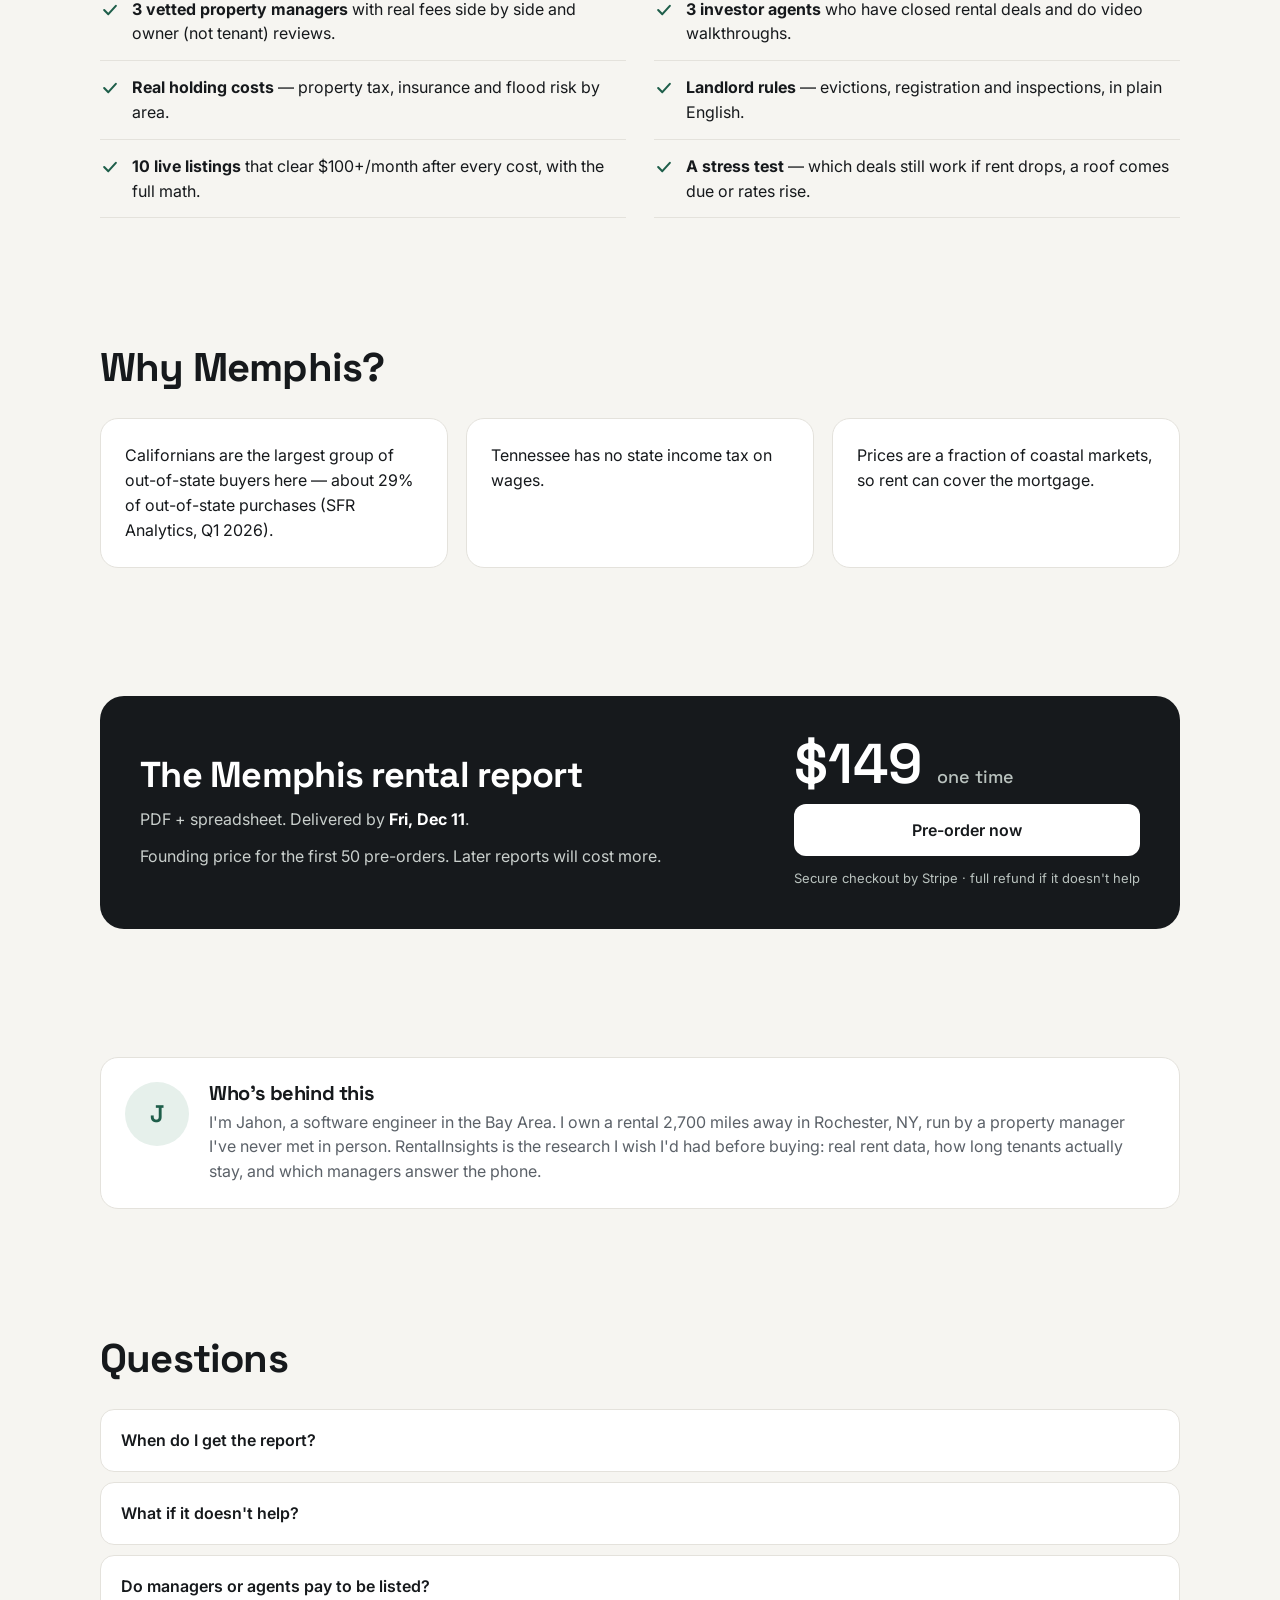
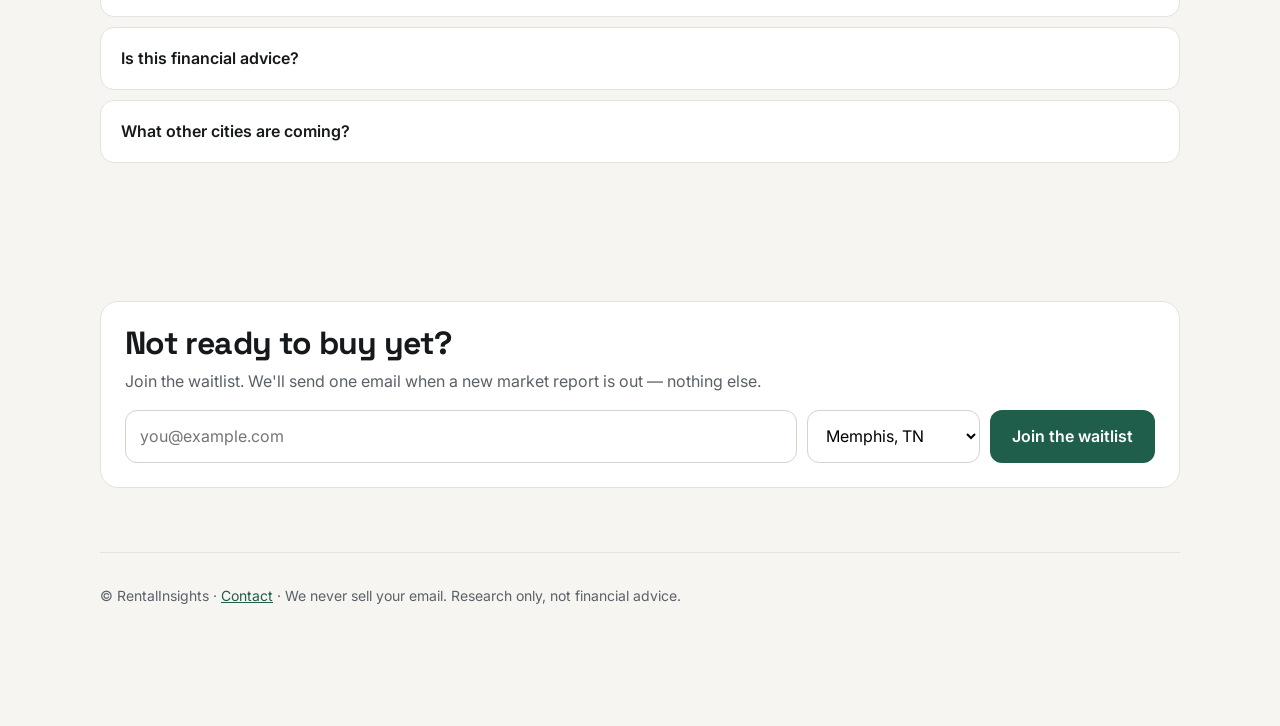
==== commit 8cbc1d92: "Reports page: add Stripe test-mode Payment Links Co-Authored-By: Claude Sonnet 5.5 <noreply@anthropi" ====
--- a/reports/index.html
+++ b/reports/index.html
@@ -40,8 +40,9 @@
   prices: [49, 149],          // the two A/B arms
   // Stripe Payment Links, one per market and price arm
   paymentLinks: {
-    memphis:   { 49: '', 149: '' },
-    cleveland: { 49: '', 149: '' }
+    // TEST-MODE links (Stripe sandbox) — swap for live links before running ads
+    memphis:   { 49: 'https://buy.stripe.com/test_9B614n4FM0hE3JV2SSfnO00', 149: 'https://buy.stripe.com/test_00w9AT4FMd4q4NZ9hgfnO01' },
+    cleveland: { 49: 'https://buy.stripe.com/test_fZu3cv7RY4xUa8jalkfnO02', 149: 'https://buy.stripe.com/test_eVqaEXc8e8Oaa8j0KKfnO03' }
   },
   // Numbers you pull for each market. Leave null to hide that stat.
   markets: {
@@ -405,10 +406,17 @@
       location.href = url;
     });
   });
+  // Shown in place (a toast) -- never jump the visitor away from the button they pressed.
   function alertBox(text) {
-    var m = document.getElementById('wl-msg');
-    m.className = 'msg err'; m.textContent = text;
-    document.getElementById('waitlist').scrollIntoView({ behavior: 'smooth' });
+    var t = document.getElementById('ri-toast');
+    if (!t) {
+      t = document.createElement('div'); t.id = 'ri-toast'; t.setAttribute('role', 'alert');
+      t.style.cssText = 'position:fixed;left:50%;bottom:96px;transform:translateX(-50%);max-width:min(520px,calc(100% - 32px));background:#16191C;color:#fff;padding:14px 18px;border-radius:12px;font-size:15px;line-height:1.45;box-shadow:0 8px 24px rgba(0,0,0,.2);z-index:20';
+      document.body.appendChild(t);
+    }
+    t.textContent = text; t.style.display = 'block';
+    clearTimeout(alertBox.timer);
+    alertBox.timer = setTimeout(function () { t.style.display = 'none'; }, 6000);
   }
   each('[data-track]', function (a) { a.addEventListener('click', function () { track(a.getAttribute('data-track')); }); });
 
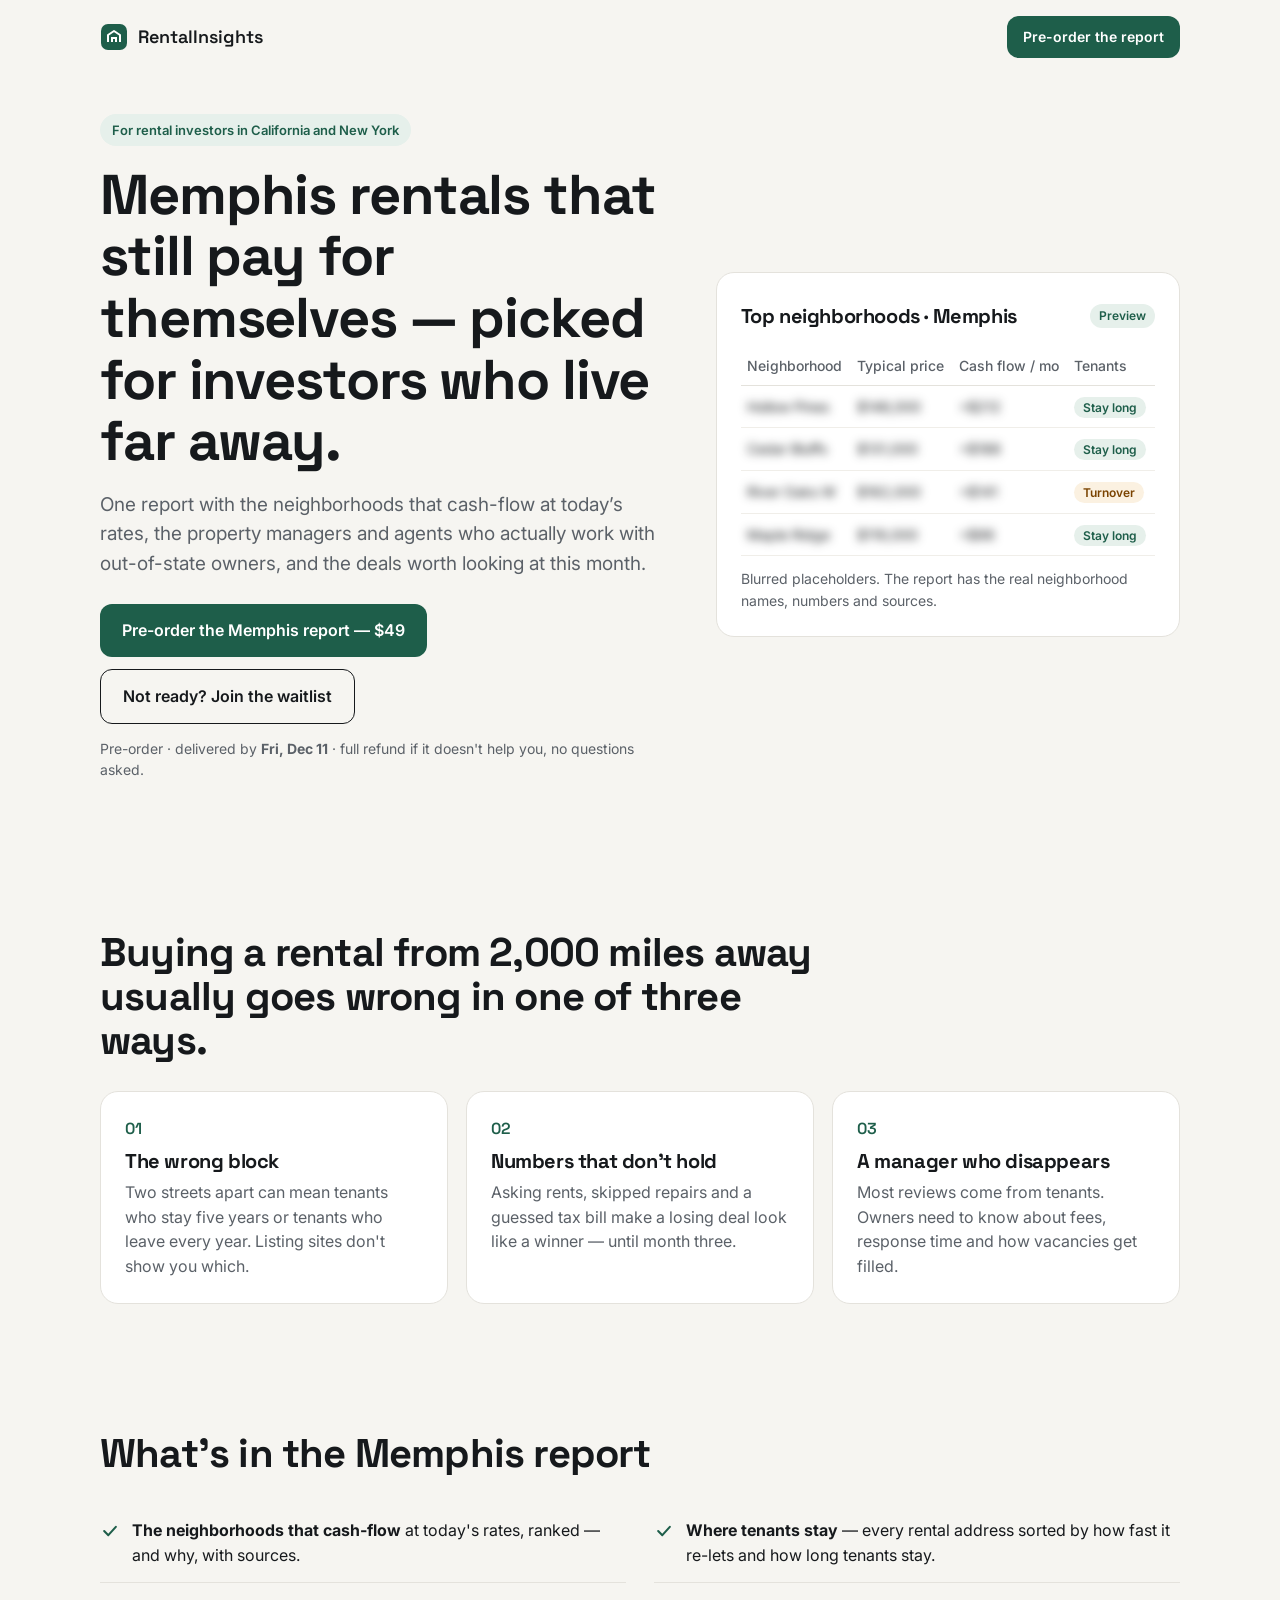
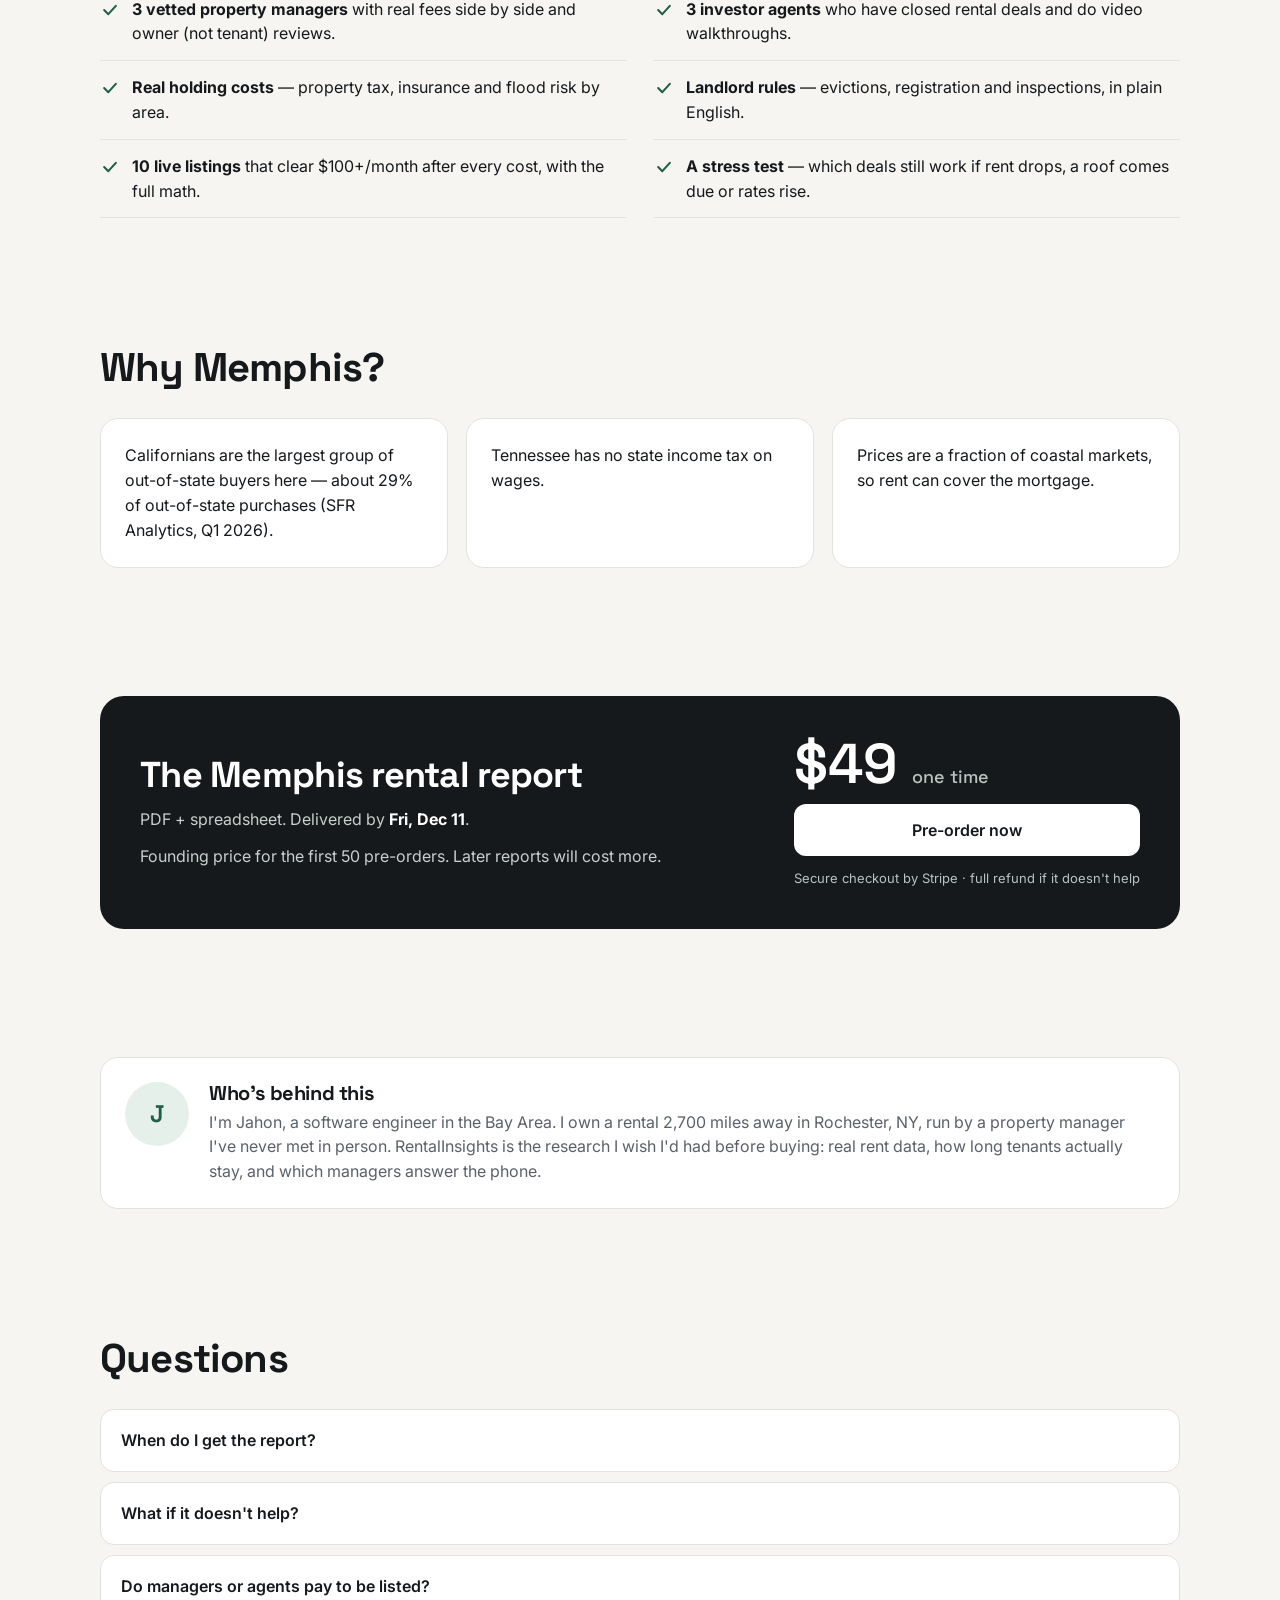
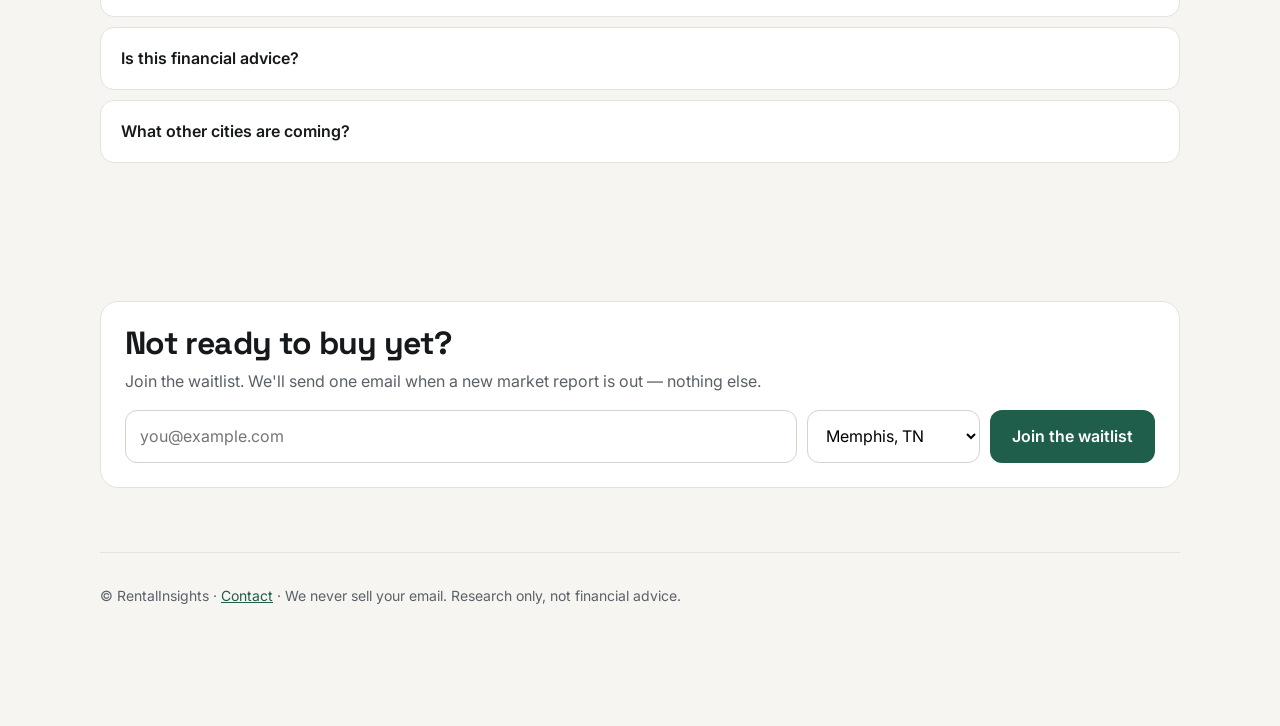
==== commit ba09a6a3: "Reports page: switch to live Stripe Payment Links Co-Authored-By: Claude Sonnet 5.5 <noreply@anthrop" ====
--- a/reports/index.html
+++ b/reports/index.html
@@ -40,9 +40,9 @@
   prices: [49, 149],          // the two A/B arms
   // Stripe Payment Links, one per market and price arm
   paymentLinks: {
-    // TEST-MODE links (Stripe sandbox) — swap for live links before running ads
-    memphis:   { 49: 'https://buy.stripe.com/test_9B614n4FM0hE3JV2SSfnO00', 149: 'https://buy.stripe.com/test_00w9AT4FMd4q4NZ9hgfnO01' },
-    cleveland: { 49: 'https://buy.stripe.com/test_fZu3cv7RY4xUa8jalkfnO02', 149: 'https://buy.stripe.com/test_eVqaEXc8e8Oaa8j0KKfnO03' }
+    // LIVE Stripe links (acct RentalInsights)
+    memphis:   { 49: 'https://buy.stripe.com/9B628k2kXbNg2lf03iew800', 149: 'https://buy.stripe.com/aFaaEQ5x92cG3pj17mew803' },
+    cleveland: { 49: 'https://buy.stripe.com/9B67sE1gTbNg3pj03iew802', 149: 'https://buy.stripe.com/5kQ4gs4t5dVo4tn2bqew801' }
   },
   // Numbers you pull for each market. Leave null to hide that stat.
   markets: {
